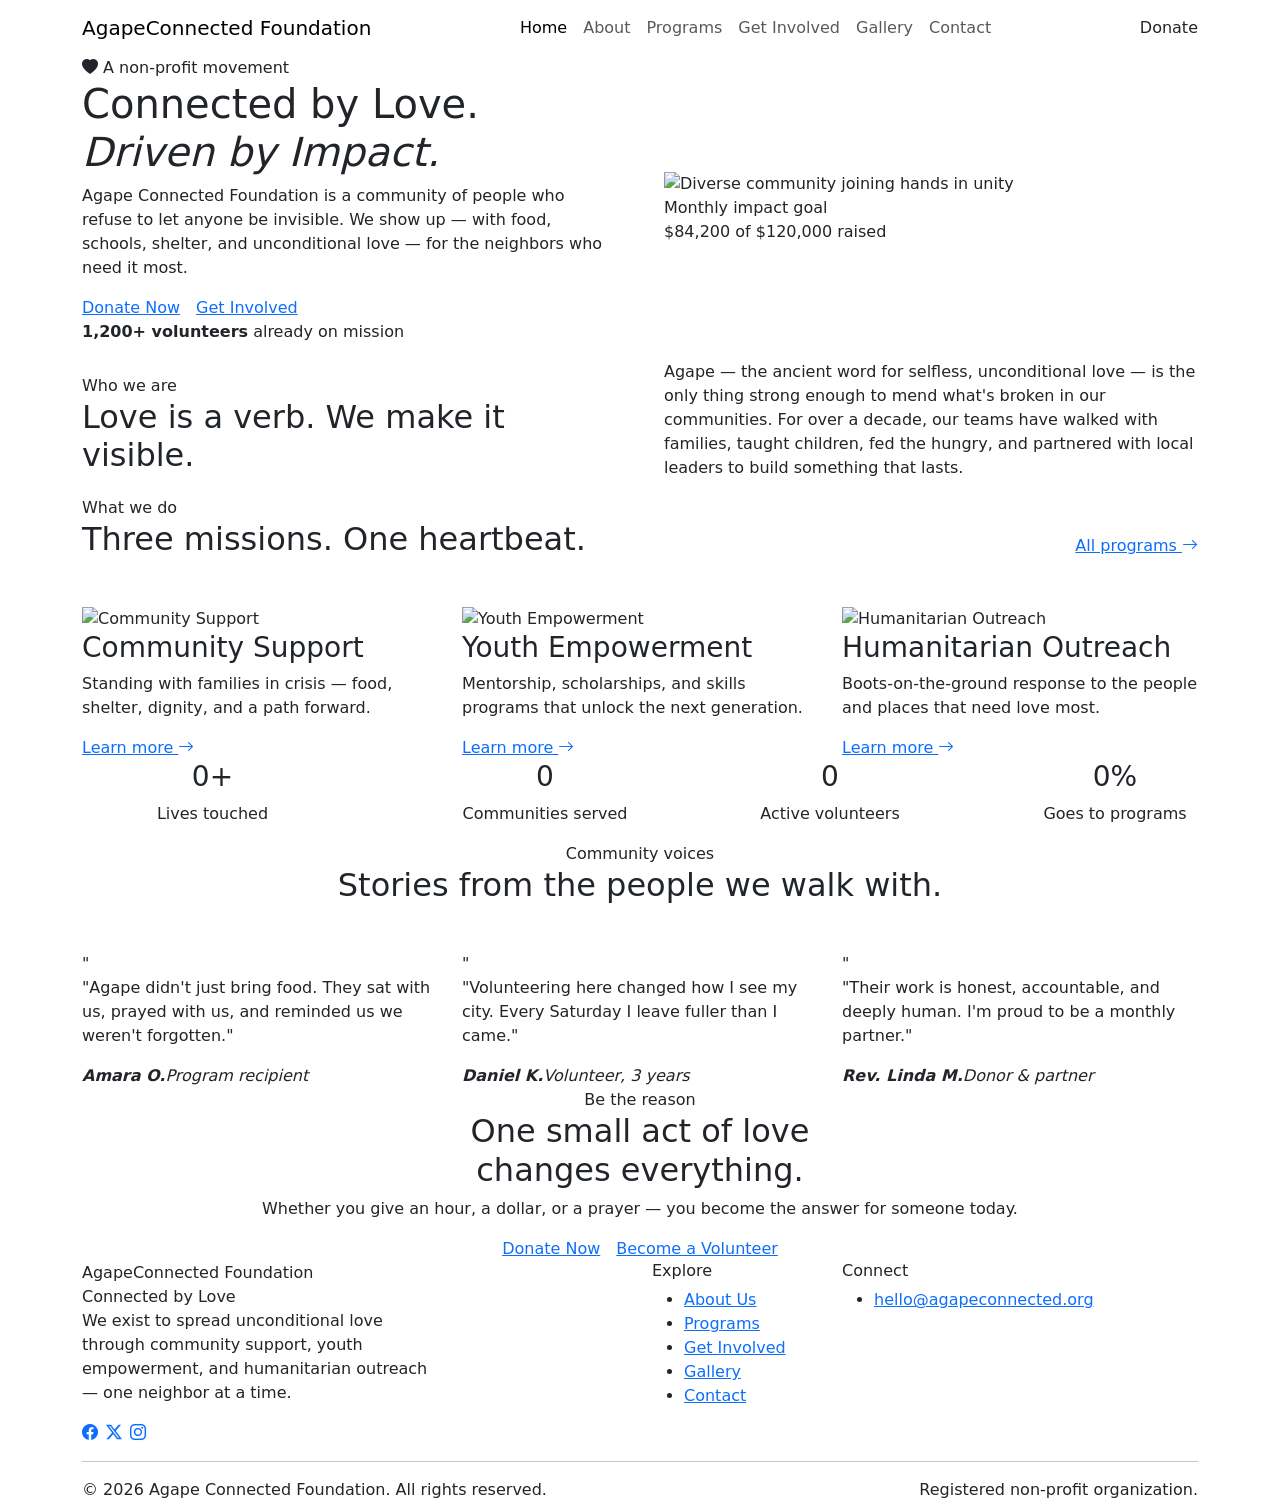
==== index.html @ 0a347806 "Initial NGO website commit" ====
<!DOCTYPE html>
<html lang="en">
<head>
  <meta charset="UTF-8" />
  <meta name="viewport" content="width=device-width, initial-scale=1.0" />
  <title>Agape Connected Foundation — Connected by Love. Driven by Impact.</title>

  <!-- Bootstrap 5 -->
  <link href="https://cdn.jsdelivr.net/npm/bootstrap@5.3.3/dist/css/bootstrap.min.css" rel="stylesheet" />
  <!-- Bootstrap Icons -->
  <link href="https://cdn.jsdelivr.net/npm/bootstrap-icons@1.11.3/font/bootstrap-icons.min.css" rel="stylesheet" />
  <!-- Google Fonts -->
  <link href="https://fonts.googleapis.com/css2?family=Playfair+Display:ital,wght@0,700;0,900;1,700&family=DM+Sans:wght@300;400;500;600&display=swap" rel="stylesheet" />
  <!-- Custom CSS -->
  <link rel="stylesheet" href="style.css" />
</head>
<body>

  <!-- ──────────────── NAVBAR ──────────────── -->
  <nav class="navbar navbar-expand-lg" id="mainNav">
    <div class="container">
      <a class="navbar-brand" href="#">Agape<span>Connected</span> Foundation</a>
      <button class="navbar-toggler border-0" type="button" data-bs-toggle="collapse" data-bs-target="#navMain" aria-controls="navMain" aria-expanded="false" aria-label="Toggle navigation">
        <span class="navbar-toggler-icon"></span>
      </button>
      <div class="collapse navbar-collapse" id="navMain">
        <ul class="navbar-nav mx-auto">
          <li class="nav-item"><a class="nav-link active" href="#">Home</a></li>
          <li class="nav-item"><a class="nav-link" href="#who">About</a></li>
          <li class="nav-item"><a class="nav-link" href="#programs">Programs</a></li>
          <li class="nav-item"><a class="nav-link" href="#involved">Get Involved</a></li>
          <li class="nav-item"><a class="nav-link" href="#testimonials">Gallery</a></li>
          <li class="nav-item"><a class="nav-link" href="#footer">Contact</a></li>
        </ul>
        <a href="#involved" class="nav-link btn-donate-nav ms-lg-3">Donate</a>
      </div>
    </div>
  </nav>

  <!-- ──────────────── HERO ──────────────── -->
  <section class="hero" id="home">
    <div class="container">
      <div class="row align-items-center g-5">
        <!-- Left -->
        <div class="col-lg-6">
          <div class="hero-badge fade-up">
            <i class="bi bi-heart-fill"></i> A non-profit movement
          </div>
          <h1 class="fade-up delay-1">
            Connected by Love.<br><em>Driven by Impact.</em>
          </h1>
          <p class="hero-sub fade-up delay-2">
            Agape Connected Foundation is a community of people who refuse to let anyone be invisible. We show up — with food, schools, shelter, and unconditional love — for the neighbors who need it most.
          </p>
          <div class="d-flex flex-wrap gap-3 fade-up delay-3">
            <a href="#involved" class="btn-red">Donate Now</a>
            <a href="#involved" class="btn-outline-dark-custom">Get Involved</a>
          </div>
          <p class="hero-volunteer-note fade-up delay-3">
            <strong>1,200+ volunteers</strong> already on mission
          </p>
        </div>
        <!-- Right -->
        <div class="col-lg-6">
          <div class="hero-img-wrap fade-up delay-2">
            <img
              src="https://images.unsplash.com/photo-1582213782179-e0d53f98f2ca?w=800&q=80"
              alt="Diverse community joining hands in unity"
            />
            <div class="progress-card">
              <div class="label">Monthly impact goal</div>
              <div class="amounts"><span>$84,200</span> of $120,000 raised</div>
              <div class="custom-progress">
                <div class="custom-progress-bar" id="heroProgressBar" data-width="70"></div>
              </div>
            </div>
          </div>
        </div>
      </div>
    </div>
  </section>

  <!-- ──────────────── WHO WE ARE ──────────────── -->
  <section class="section-who" id="who">
    <div class="container">
      <div class="row align-items-center g-5">
        <div class="col-lg-5 fade-up">
          <div class="eyebrow">Who we are</div>
          <h2>Love is a verb. We make it visible.</h2>
        </div>
        <div class="col-lg-1 d-none d-lg-flex justify-content-center fade-up delay-1">
          <div class="side-accent"></div>
        </div>
        <div class="col-lg-6 fade-up delay-2">
          <p>
            Agape — the ancient word for selfless, unconditional love — is the only thing strong enough to mend what's broken in our communities. For over a decade, our teams have walked with families, taught children, fed the hungry, and partnered with local leaders to build something that lasts.
          </p>
        </div>
      </div>
    </div>
  </section>

  <!-- ──────────────── PROGRAMS ──────────────── -->
  <section class="section-programs" id="programs">
    <div class="container">
      <div class="d-flex justify-content-between align-items-end mb-5 flex-wrap gap-3">
        <div class="fade-up">
          <div class="section-eyebrow">What we do</div>
          <h2 class="section-title mb-0">Three missions. One heartbeat.</h2>
        </div>
        <a href="#programs" class="link-red fade-up delay-1">All programs <i class="bi bi-arrow-right"></i></a>
      </div>
      <div class="row g-4">
        <!-- Card 1 -->
        <div class="col-md-4 fade-up">
          <div class="program-card">
            <img src="https://images.unsplash.com/photo-1488521787991-ed7bbaae773c?w=600&q=80" alt="Community Support" />
            <div class="program-card-body">
              <h3>Community Support</h3>
              <p>Standing with families in crisis — food, shelter, dignity, and a path forward.</p>
              <a href="#" class="link-red">Learn more <i class="bi bi-arrow-right"></i></a>
            </div>
          </div>
        </div>
        <!-- Card 2 -->
        <div class="col-md-4 fade-up delay-1">
          <div class="program-card">
            <img src="https://images.unsplash.com/photo-1509062522246-3755977927d7?w=600&q=80" alt="Youth Empowerment" />
            <div class="program-card-body">
              <h3>Youth Empowerment</h3>
              <p>Mentorship, scholarships, and skills programs that unlock the next generation.</p>
              <a href="#" class="link-red">Learn more <i class="bi bi-arrow-right"></i></a>
            </div>
          </div>
        </div>
        <!-- Card 3 -->
        <div class="col-md-4 fade-up delay-2">
          <div class="program-card">
            <img src="https://images.unsplash.com/photo-1469571486292-0ba58a3f068b?w=600&q=80" alt="Humanitarian Outreach" />
            <div class="program-card-body">
              <h3>Humanitarian Outreach</h3>
              <p>Boots-on-the-ground response to the people and places that need love most.</p>
              <a href="#" class="link-red">Learn more <i class="bi bi-arrow-right"></i></a>
            </div>
          </div>
        </div>
      </div>
    </div>
  </section>

  <!-- ──────────────── STATS ──────────────── -->
  <section class="section-stats" id="stats">
    <div class="container">
      <div class="row text-center g-4 align-items-center">
        <div class="col-6 col-md-3 fade-up">
          <div class="stat-item">
            <h3><span class="counter" data-target="12400">0</span>+</h3>
            <p>Lives touched</p>
          </div>
        </div>
        <div class="col-md-1 d-none d-md-block"><div class="stat-divider"></div></div>
        <div class="col-6 col-md-2 fade-up delay-1">
          <div class="stat-item">
            <h3><span class="counter" data-target="86">0</span></h3>
            <p>Communities served</p>
          </div>
        </div>
        <div class="col-md-1 d-none d-md-block"><div class="stat-divider"></div></div>
        <div class="col-6 col-md-2 fade-up delay-2">
          <div class="stat-item">
            <h3><span class="counter" data-target="1200">0</span></h3>
            <p>Active volunteers</p>
          </div>
        </div>
        <div class="col-md-1 d-none d-md-block"><div class="stat-divider"></div></div>
        <div class="col-6 col-md-2 fade-up delay-3">
          <div class="stat-item">
            <h3><span class="counter" data-target="94">0</span>%</h3>
            <p>Goes to programs</p>
          </div>
        </div>
      </div>
    </div>
  </section>

  <!-- ──────────────── TESTIMONIALS ──────────────── -->
  <section class="section-testimonials" id="testimonials">
    <div class="container">
      <div class="text-center mb-5 fade-up">
        <div class="section-eyebrow">Community voices</div>
        <h2 class="section-title">Stories from the people we walk with.</h2>
      </div>
      <div class="row g-4">
        <div class="col-md-4 fade-up">
          <div class="testimonial-card">
            <div class="quote-icon">"</div>
            <blockquote>"Agape didn't just bring food. They sat with us, prayed with us, and reminded us we weren't forgotten."</blockquote>
            <cite><strong>Amara O.</strong>Program recipient</cite>
          </div>
        </div>
        <div class="col-md-4 fade-up delay-1">
          <div class="testimonial-card">
            <div class="quote-icon">"</div>
            <blockquote>"Volunteering here changed how I see my city. Every Saturday I leave fuller than I came."</blockquote>
            <cite><strong>Daniel K.</strong>Volunteer, 3 years</cite>
          </div>
        </div>
        <div class="col-md-4 fade-up delay-2">
          <div class="testimonial-card">
            <div class="quote-icon">"</div>
            <blockquote>"Their work is honest, accountable, and deeply human. I'm proud to be a monthly partner."</blockquote>
            <cite><strong>Rev. Linda M.</strong>Donor &amp; partner</cite>
          </div>
        </div>
      </div>
    </div>
  </section>

  <!-- ──────────────── CTA ──────────────── -->
  <section class="section-cta" id="involved">
    <div class="container text-center">
      <div class="eyebrow fade-up">Be the reason</div>
      <h2 class="fade-up delay-1">One small act of love<br>changes everything.</h2>
      <p class="fade-up delay-2">
        Whether you give an hour, a dollar, or a prayer — you become the answer for someone today.
      </p>
      <div class="d-flex justify-content-center flex-wrap gap-3 fade-up delay-3">
        <a href="#" class="btn-white">Donate Now</a>
        <a href="#" class="btn-outline-white">Become a Volunteer</a>
      </div>
    </div>
  </section>

  <!-- ──────────────── FOOTER ──────────────── -->
  <footer id="footer">
    <div class="container">
      <div class="row g-4">
        <div class="col-lg-4 col-md-6">
          <div class="brand">Agape<span>Connected</span> Foundation</div>
          <div class="tagline">Connected by Love</div>
          <p class="desc">
            We exist to spread unconditional love through community support, youth empowerment, and humanitarian outreach — one neighbor at a time.
          </p>
          <div class="d-flex gap-2 mt-3">
            <a href="#" class="social-icon"><i class="bi bi-facebook"></i></a>
            <a href="#" class="social-icon"><i class="bi bi-twitter-x"></i></a>
            <a href="#" class="social-icon"><i class="bi bi-instagram"></i></a>
          </div>
        </div>
        <div class="col-lg-2 col-md-3 offset-lg-2">
          <h6>Explore</h6>
          <ul>
            <li><a href="#who">About Us</a></li>
            <li><a href="#programs">Programs</a></li>
            <li><a href="#involved">Get Involved</a></li>
            <li><a href="#testimonials">Gallery</a></li>
            <li><a href="#footer">Contact</a></li>
          </ul>
        </div>
        <div class="col-lg-3 col-md-3">
          <h6>Connect</h6>
          <ul>
            <li><a href="mailto:hello@agapeconnected.org">hello@agapeconnected.org</a></li>
          </ul>
        </div>
      </div>
      <hr class="footer-divider" />
      <div class="footer-bottom d-flex flex-wrap justify-content-between gap-2">
        <span>© 2026 Agape Connected Foundation. All rights reserved.</span>
        <span>Registered non-profit organization.</span>
      </div>
    </div>
  </footer>

  <!-- Bootstrap JS -->
  <script src="https://cdn.jsdelivr.net/npm/bootstrap@5.3.3/dist/js/bootstrap.bundle.min.js"></script>
  <!-- Custom JS -->
  <script src="main.js"></script>
</body>
</html>
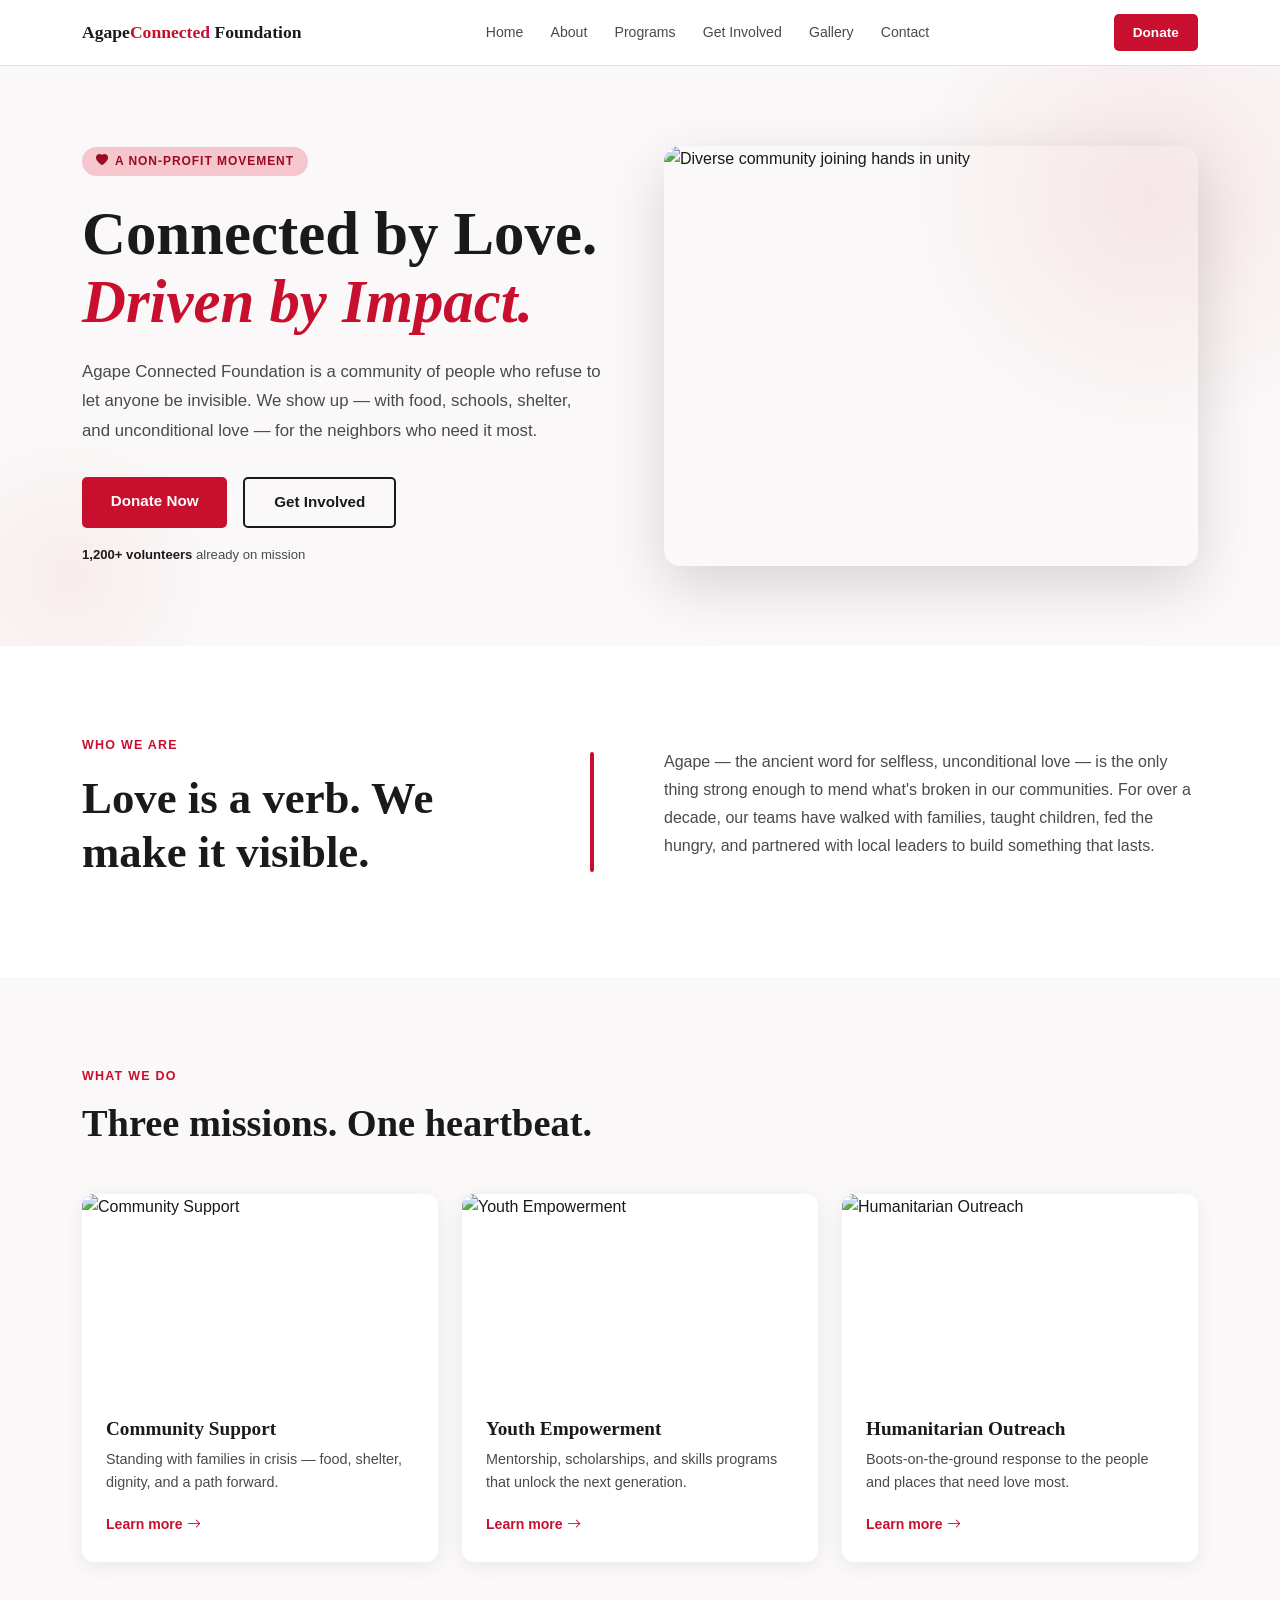
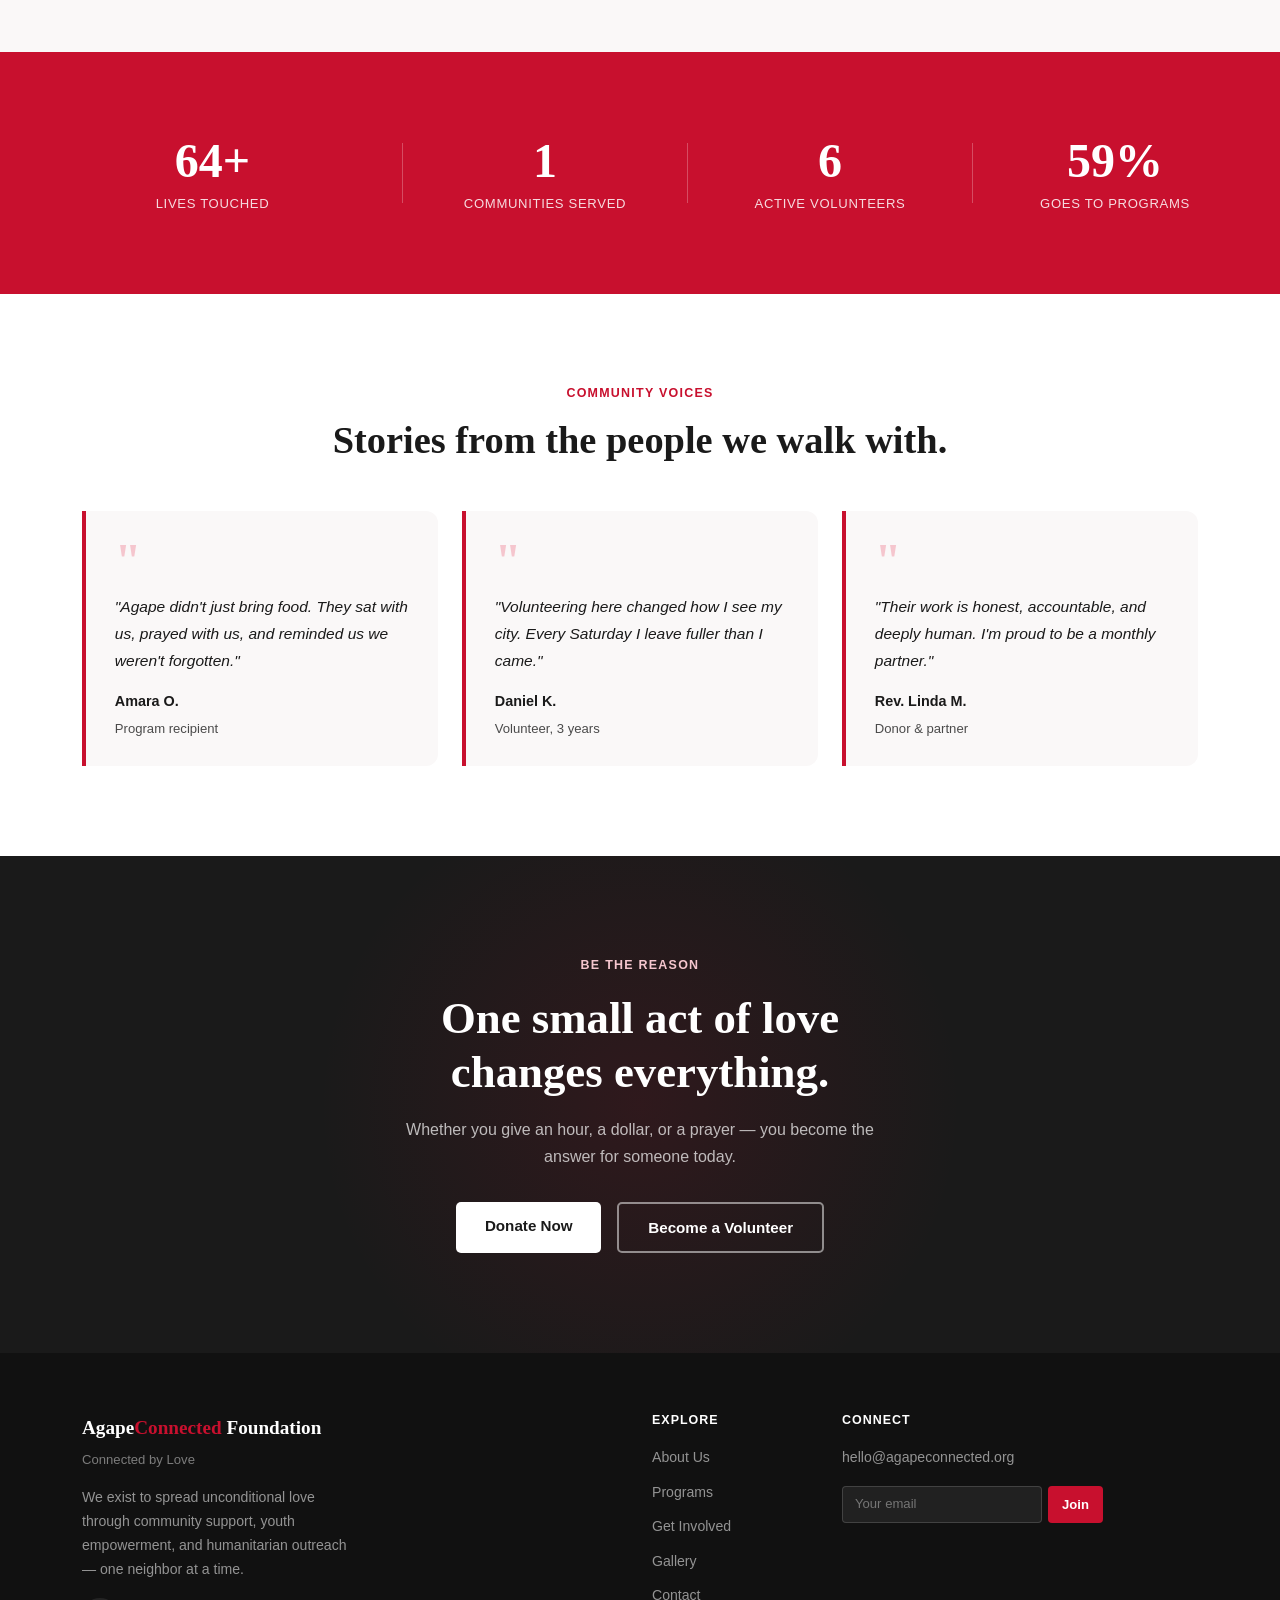
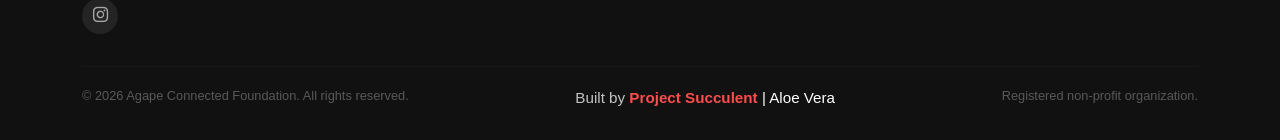
==== commit 038ba02e: "making changes" ====
--- a/index.html
+++ b/index.html
@@ -12,7 +12,7 @@
   <!-- Google Fonts -->
   <link href="https://fonts.googleapis.com/css2?family=Playfair+Display:ital,wght@0,700;0,900;1,700&family=DM+Sans:wght@300;400;500;600&display=swap" rel="stylesheet" />
   <!-- Custom CSS -->
-  <link rel="stylesheet" href="style.css" />
+  <link rel="stylesheet" href="css/index.css" />
 </head>
 <body>
 
@@ -28,11 +28,11 @@
           <li class="nav-item"><a class="nav-link active" href="#">Home</a></li>
           <li class="nav-item"><a class="nav-link" href="#who">About</a></li>
           <li class="nav-item"><a class="nav-link" href="#programs">Programs</a></li>
-          <li class="nav-item"><a class="nav-link" href="#involved">Get Involved</a></li>
-          <li class="nav-item"><a class="nav-link" href="#testimonials">Gallery</a></li>
-          <li class="nav-item"><a class="nav-link" href="#footer">Contact</a></li>
+          <li class="nav-item"><a class="nav-link" href="get_involved.html">Get Involved</a></li>
+          <li class="nav-item"><a class="nav-link" href="#gallery">Gallery</a></li>
+          <li class="nav-item"><a class="nav-link" href="contact.html">Contact</a></li>
         </ul>
-        <a href="#involved" class="nav-link btn-donate-nav ms-lg-3">Donate</a>
+        <a href="get_involved.html" class="nav-link btn-donate-nav ms-lg-3">Donate</a>
       </div>
     </div>
   </nav>
@@ -53,8 +53,8 @@
             Agape Connected Foundation is a community of people who refuse to let anyone be invisible. We show up — with food, schools, shelter, and unconditional love — for the neighbors who need it most.
           </p>
           <div class="d-flex flex-wrap gap-3 fade-up delay-3">
-            <a href="#involved" class="btn-red">Donate Now</a>
-            <a href="#involved" class="btn-outline-dark-custom">Get Involved</a>
+            <a href="get_involved.html" class="btn-red">Donate Now</a>
+            <a href="get_involved.html" class="btn-outline-dark-custom">Get Involved</a>
           </div>
           <p class="hero-volunteer-note fade-up delay-3">
             <strong>1,200+ volunteers</strong> already on mission
@@ -67,13 +67,13 @@
               src="https://images.unsplash.com/photo-1582213782179-e0d53f98f2ca?w=800&q=80"
               alt="Diverse community joining hands in unity"
             />
-            <div class="progress-card">
+            <!-- <div class="progress-card">
               <div class="label">Monthly impact goal</div>
               <div class="amounts"><span>$84,200</span> of $120,000 raised</div>
               <div class="custom-progress">
                 <div class="custom-progress-bar" id="heroProgressBar" data-width="70"></div>
               </div>
-            </div>
+            </div> -->
           </div>
         </div>
       </div>
@@ -108,7 +108,7 @@
           <div class="section-eyebrow">What we do</div>
           <h2 class="section-title mb-0">Three missions. One heartbeat.</h2>
         </div>
-        <a href="#programs" class="link-red fade-up delay-1">All programs <i class="bi bi-arrow-right"></i></a>
+        <!-- <a href="#programs" class="link-red fade-up delay-1">All programs <i class="bi bi-arrow-right"></i></a> -->
       </div>
       <div class="row g-4">
         <!-- Card 1 -->
@@ -154,21 +154,21 @@
       <div class="row text-center g-4 align-items-center">
         <div class="col-6 col-md-3 fade-up">
           <div class="stat-item">
-            <h3><span class="counter" data-target="12400">0</span>+</h3>
+            <h3><span class="counter" data-target="100">0</span>+</h3>
             <p>Lives touched</p>
           </div>
         </div>
         <div class="col-md-1 d-none d-md-block"><div class="stat-divider"></div></div>
         <div class="col-6 col-md-2 fade-up delay-1">
           <div class="stat-item">
-            <h3><span class="counter" data-target="86">0</span></h3>
+            <h3><span class="counter" data-target="2">0</span></h3>
             <p>Communities served</p>
           </div>
         </div>
         <div class="col-md-1 d-none d-md-block"><div class="stat-divider"></div></div>
         <div class="col-6 col-md-2 fade-up delay-2">
           <div class="stat-item">
-            <h3><span class="counter" data-target="1200">0</span></h3>
+            <h3><span class="counter" data-target="10">0</span></h3>
             <p>Active volunteers</p>
           </div>
         </div>
@@ -225,8 +225,8 @@
         Whether you give an hour, a dollar, or a prayer — you become the answer for someone today.
       </p>
       <div class="d-flex justify-content-center flex-wrap gap-3 fade-up delay-3">
-        <a href="#" class="btn-white">Donate Now</a>
-        <a href="#" class="btn-outline-white">Become a Volunteer</a>
+        <a href="get_involved.html" class="btn-white">Donate Now</a>
+        <a href="get_involved.html" class="btn-outline-white">Become a Volunteer</a>
       </div>
     </div>
   </section>
@@ -242,8 +242,8 @@
             We exist to spread unconditional love through community support, youth empowerment, and humanitarian outreach — one neighbor at a time.
           </p>
           <div class="d-flex gap-2 mt-3">
-            <a href="#" class="social-icon"><i class="bi bi-facebook"></i></a>
-            <a href="#" class="social-icon"><i class="bi bi-twitter-x"></i></a>
+            <!-- <a href="#" class="social-icon"><i class="bi bi-facebook"></i></a> -->
+            <!-- <a href="#" class="social-icon"><i class="bi bi-twitter-x"></i></a> -->
             <a href="#" class="social-icon"><i class="bi bi-instagram"></i></a>
           </div>
         </div>
@@ -252,9 +252,9 @@
           <ul>
             <li><a href="#who">About Us</a></li>
             <li><a href="#programs">Programs</a></li>
-            <li><a href="#involved">Get Involved</a></li>
+            <li><a href="get_involved.html">Get Involved</a></li>
             <li><a href="#testimonials">Gallery</a></li>
-            <li><a href="#footer">Contact</a></li>
+            <li><a href="contact.html">Contact</a></li>
           </ul>
         </div>
         <div class="col-lg-3 col-md-3">
@@ -267,6 +267,14 @@
       <hr class="footer-divider" />
       <div class="footer-bottom d-flex flex-wrap justify-content-between gap-2">
         <span>© 2026 Agape Connected Foundation. All rights reserved.</span>
+        <span class="built-by">
+          Built by 
+          <a href="#" class="succulent-link">
+            Project Succulent <span>| Aloe Vera</span>
+          </a>
+        </span>
+
+
         <span>Registered non-profit organization.</span>
       </div>
     </div>
@@ -275,6 +283,6 @@
   <!-- Bootstrap JS -->
   <script src="https://cdn.jsdelivr.net/npm/bootstrap@5.3.3/dist/js/bootstrap.bundle.min.js"></script>
   <!-- Custom JS -->
-  <script src="main.js"></script>
+  <script src="js/index.js"></script>
 </body>
 </html>
--- a/css/index.css
+++ b/css/index.css
@@ -0,0 +1,809 @@
+/* ══════════════════════════════════════════
+   AGAPE CONNECTED FOUNDATION — style.css
+   ══════════════════════════════════════════ */
+
+/* ── CSS Variables ── */
+:root {
+  --red:       #C8102E;
+  --red-dk:    #9b0b21;
+  --red-lt:    #f5c6ce;
+  --white:     #ffffff;
+  --off:       #faf8f8;
+  --dark:      #1a1a1a;
+  --mid:       #4a4a4a;
+  --light:     #f0f0f0;
+  --border:    #e2e2e2;
+  --shadow-sm: 0 4px 20px rgba(0, 0, 0, 0.07);
+  --shadow-md: 0 12px 40px rgba(0, 0, 0, 0.12);
+  --shadow-lg: 0 20px 60px rgba(0, 0, 0, 0.15);
+  --radius-sm: 5px;
+  --radius-md: 12px;
+  --radius-lg: 16px;
+  --transition: 0.25s ease;
+}
+
+/* ── Base Reset ── */
+*,
+*::before,
+*::after {
+  box-sizing: border-box;
+}
+
+html {
+  scroll-behavior: smooth;
+}
+
+body {
+  font-family: 'DM Sans', sans-serif;
+  color: var(--dark);
+  background: var(--white);
+  overflow-x: hidden;
+  line-height: 1.6;
+}
+
+h1, h2, h3, h4 {
+  font-family: 'Playfair Display', serif;
+}
+
+a {
+  text-decoration: none;
+}
+
+img {
+  display: block;
+  max-width: 100%;
+}
+
+/* ══════════════════════════════════════════
+   NAVBAR
+   ══════════════════════════════════════════ */
+.navbar {
+  background: var(--white);
+  border-bottom: 1px solid var(--border);
+  padding: 0.9rem 0;
+  position: sticky;
+  top: 0;
+  z-index: 1000;
+  transition: box-shadow var(--transition);
+}
+
+.navbar.scrolled {
+  box-shadow: 0 2px 20px rgba(0, 0, 0, 0.08);
+}
+
+.navbar-brand {
+  font-family: 'Playfair Display', serif;
+  font-weight: 900;
+  font-size: 1.1rem;
+  color: var(--dark) !important;
+  line-height: 1.2;
+}
+
+.navbar-brand span {
+  color: var(--red);
+}
+
+.nav-link {
+  font-size: 0.88rem;
+  font-weight: 500;
+  color: var(--mid) !important;
+  padding: 0.4rem 0.85rem !important;
+  transition: color var(--transition);
+  position: relative;
+}
+
+.nav-link::after {
+  content: '';
+  position: absolute;
+  bottom: -2px;
+  left: 0.85rem;
+  right: 0.85rem;
+  height: 2px;
+  background: var(--red);
+  transform: scaleX(0);
+  transition: transform var(--transition);
+  border-radius: 2px;
+}
+
+.nav-link:hover,
+.nav-link.active {
+  color: var(--red) !important;
+}
+
+.nav-link:hover::after,
+.nav-link.active::after {
+  transform: scaleX(1);
+}
+
+.btn-donate-nav {
+  background: var(--red) !important;
+  color: var(--white) !important;
+  border-radius: var(--radius-sm) !important;
+  font-size: 0.85rem !important;
+  font-weight: 600 !important;
+  padding: 0.45rem 1.2rem !important;
+  transition: background var(--transition), transform var(--transition) !important;
+}
+
+.btn-donate-nav::after {
+  display: none !important;
+}
+
+.btn-donate-nav:hover {
+  background: var(--red-dk) !important;
+  transform: translateY(-1px);
+}
+
+.navbar-toggler-icon {
+  background-image: url("data:image/svg+xml,%3csvg xmlns='http://www.w3.org/2000/svg' viewBox='0 0 30 30'%3e%3cpath stroke='%231a1a1a' stroke-linecap='round' stroke-miterlimit='10' stroke-width='2' d='M4 7h22M4 15h22M4 23h22'/%3e%3c/svg%3e");
+}
+
+/* ══════════════════════════════════════════
+   HERO
+   ══════════════════════════════════════════ */
+.hero {
+  background: var(--off);
+  padding: 80px 0 80px;
+  position: relative;
+  overflow: hidden;
+}
+
+.hero::before {
+  content: '';
+  position: absolute;
+  top: -120px;
+  right: -120px;
+  width: 500px;
+  height: 500px;
+  border-radius: 50%;
+  background: radial-gradient(circle, rgba(200, 16, 46, 0.08) 0%, transparent 70%);
+  pointer-events: none;
+}
+
+.hero::after {
+  content: '';
+  position: absolute;
+  bottom: -80px;
+  left: -80px;
+  width: 300px;
+  height: 300px;
+  border-radius: 50%;
+  background: radial-gradient(circle, rgba(200, 16, 46, 0.05) 0%, transparent 70%);
+  pointer-events: none;
+}
+
+.hero-badge {
+  display: inline-flex;
+  align-items: center;
+  gap: 6px;
+  background: var(--red-lt);
+  color: var(--red-dk);
+  font-size: 0.75rem;
+  font-weight: 600;
+  letter-spacing: 0.08em;
+  text-transform: uppercase;
+  padding: 5px 14px;
+  border-radius: 50px;
+  margin-bottom: 1.5rem;
+}
+
+.hero h1 {
+  font-size: clamp(2.4rem, 5vw, 3.8rem);
+  font-weight: 900;
+  line-height: 1.12;
+  color: var(--dark);
+  margin-bottom: 1.3rem;
+}
+
+.hero h1 em {
+  font-style: italic;
+  color: var(--red);
+}
+
+.hero-sub {
+  font-size: 1.05rem;
+  color: var(--mid);
+  max-width: 520px;
+  line-height: 1.75;
+  margin-bottom: 2rem;
+}
+
+.hero-volunteer-note {
+  font-size: 0.82rem;
+  color: var(--mid);
+  margin-top: 1rem;
+  margin-bottom: 0;
+}
+
+.hero-volunteer-note strong {
+  color: var(--dark);
+}
+
+/* Hero Image */
+.hero-img-wrap {
+  position: relative;
+}
+
+.hero-img-wrap img {
+  width: 100%;
+  border-radius: var(--radius-lg);
+  object-fit: cover;
+  height: 420px;
+  box-shadow: var(--shadow-lg);
+}
+
+/* Progress Card */
+.progress-card {
+  position: absolute;
+  bottom: -20px;
+  left: -20px;
+  background: var(--white);
+  border-radius: var(--radius-md);
+  padding: 16px 20px;
+  box-shadow: 0 8px 30px rgba(0, 0, 0, 0.12);
+  min-width: 240px;
+  z-index: 10;
+}
+
+.progress-card .label {
+  font-size: 0.72rem;
+  font-weight: 600;
+  color: var(--mid);
+  letter-spacing: 0.06em;
+  text-transform: uppercase;
+  margin-bottom: 6px;
+}
+
+.progress-card .amounts {
+  font-family: 'Playfair Display', serif;
+  font-size: 1rem;
+  font-weight: 700;
+  color: var(--dark);
+  margin-bottom: 8px;
+}
+
+.progress-card .amounts span {
+  color: var(--red);
+}
+
+.custom-progress {
+  height: 8px;
+  background: var(--light);
+  border-radius: 50px;
+  overflow: hidden;
+}
+
+.custom-progress-bar {
+  height: 100%;
+  background: var(--red);
+  border-radius: 50px;
+  width: 0;
+  transition: width 1.6s cubic-bezier(0.4, 0, 0.2, 1);
+}
+
+/* ══════════════════════════════════════════
+   BUTTONS
+   ══════════════════════════════════════════ */
+.btn-red {
+  background: var(--red);
+  color: var(--white);
+  border: none;
+  padding: 0.75rem 1.8rem;
+  border-radius: var(--radius-sm);
+  font-weight: 600;
+  font-size: 0.95rem;
+  transition: background var(--transition), transform var(--transition), box-shadow var(--transition);
+  display: inline-block;
+  cursor: pointer;
+}
+
+.btn-red:hover {
+  background: var(--red-dk);
+  color: var(--white);
+  transform: translateY(-2px);
+  box-shadow: 0 6px 20px rgba(200, 16, 46, 0.3);
+}
+
+.btn-outline-dark-custom {
+  background: transparent;
+  color: var(--dark);
+  border: 2px solid var(--dark);
+  padding: 0.72rem 1.8rem;
+  border-radius: var(--radius-sm);
+  font-weight: 600;
+  font-size: 0.95rem;
+  transition: background var(--transition), color var(--transition), transform var(--transition);
+  display: inline-block;
+  cursor: pointer;
+}
+
+.btn-outline-dark-custom:hover {
+  background: var(--dark);
+  color: var(--white);
+  transform: translateY(-2px);
+}
+
+.btn-white {
+  background: var(--white);
+  color: var(--dark);
+  border: none;
+  padding: 0.75rem 1.8rem;
+  border-radius: var(--radius-sm);
+  font-weight: 700;
+  font-size: 0.95rem;
+  transition: background var(--transition), transform var(--transition);
+  display: inline-block;
+  cursor: pointer;
+}
+
+.btn-white:hover {
+  background: var(--light);
+  color: var(--dark);
+  transform: translateY(-2px);
+}
+
+.btn-outline-white {
+  background: transparent;
+  color: var(--white);
+  border: 2px solid rgba(255, 255, 255, 0.5);
+  padding: 0.72rem 1.8rem;
+  border-radius: var(--radius-sm);
+  font-weight: 600;
+  font-size: 0.95rem;
+  transition: border-color var(--transition), color var(--transition), transform var(--transition);
+  display: inline-block;
+  cursor: pointer;
+}
+
+.btn-outline-white:hover {
+  border-color: var(--white);
+  color: var(--white);
+  transform: translateY(-2px);
+}
+
+/* ══════════════════════════════════════════
+   LINK RED
+   ══════════════════════════════════════════ */
+.link-red {
+  color: var(--red);
+  font-weight: 600;
+  font-size: 0.88rem;
+  text-decoration: none;
+  display: inline-flex;
+  align-items: center;
+  gap: 4px;
+  transition: gap var(--transition), color var(--transition);
+}
+
+.link-red:hover {
+  gap: 8px;
+  color: var(--red-dk);
+}
+
+/* ══════════════════════════════════════════
+   SECTION — WHO WE ARE
+   ══════════════════════════════════════════ */
+.section-who {
+  padding: 90px 0;
+  background: var(--white);
+}
+
+.section-who .eyebrow {
+  font-size: 0.78rem;
+  font-weight: 600;
+  letter-spacing: 0.1em;
+  text-transform: uppercase;
+  color: var(--red);
+  margin-bottom: 1rem;
+}
+
+.section-who h2 {
+  font-size: clamp(1.9rem, 3.5vw, 2.8rem);
+  font-weight: 900;
+  line-height: 1.2;
+  color: var(--dark);
+  max-width: 520px;
+}
+
+.section-who p {
+  font-size: 1rem;
+  color: var(--mid);
+  line-height: 1.75;
+}
+
+.side-accent {
+  width: 4px;
+  height: 100%;
+  background: var(--red);
+  border-radius: 2px;
+  min-height: 120px;
+}
+
+/* ══════════════════════════════════════════
+   SECTION — PROGRAMS
+   ══════════════════════════════════════════ */
+.section-programs {
+  padding: 90px 0;
+  background: var(--off);
+}
+
+.section-eyebrow {
+  font-size: 0.78rem;
+  font-weight: 600;
+  letter-spacing: 0.1em;
+  text-transform: uppercase;
+  color: var(--red);
+  margin-bottom: 0.8rem;
+}
+
+.section-title {
+  font-size: clamp(1.8rem, 3vw, 2.6rem);
+  font-weight: 900;
+  color: var(--dark);
+  line-height: 1.2;
+  margin-bottom: 0.5rem;
+}
+
+.program-card {
+  background: var(--white);
+  border-radius: var(--radius-md);
+  overflow: hidden;
+  box-shadow: var(--shadow-sm);
+  transition: transform var(--transition), box-shadow var(--transition);
+  height: 100%;
+}
+
+.program-card:hover {
+  transform: translateY(-6px);
+  box-shadow: var(--shadow-md);
+}
+
+.program-card img {
+  width: 100%;
+  height: 200px;
+  object-fit: cover;
+  transition: transform 0.4s ease;
+}
+
+.program-card:hover img {
+  transform: scale(1.04);
+}
+
+.program-card-body {
+  padding: 1.4rem 1.5rem 1.6rem;
+}
+
+.program-card-body h3 {
+  font-size: 1.2rem;
+  font-weight: 700;
+  margin-bottom: 0.5rem;
+  color: var(--dark);
+}
+
+.program-card-body p {
+  font-size: 0.9rem;
+  color: var(--mid);
+  line-height: 1.65;
+  margin-bottom: 1rem;
+}
+
+/* ══════════════════════════════════════════
+   SECTION — STATS
+   ══════════════════════════════════════════ */
+.section-stats {
+  padding: 80px 0;
+  background: var(--red);
+  color: var(--white);
+}
+
+.stat-item h3 {
+  font-family: 'Playfair Display', serif;
+  font-size: clamp(2.2rem, 4vw, 3rem);
+  font-weight: 900;
+  margin-bottom: 0.2rem;
+  color: var(--white);
+}
+
+.stat-item p {
+  font-size: 0.82rem;
+  opacity: 0.85;
+  margin: 0;
+  font-weight: 500;
+  text-transform: uppercase;
+  letter-spacing: 0.05em;
+}
+
+.stat-divider {
+  width: 1px;
+  background: rgba(255, 255, 255, 0.25);
+  height: 60px;
+  margin: auto;
+}
+
+/* ══════════════════════════════════════════
+   SECTION — TESTIMONIALS
+   ══════════════════════════════════════════ */
+.section-testimonials {
+  padding: 90px 0;
+  background: var(--white);
+}
+
+.testimonial-card {
+  background: var(--off);
+  border-left: 4px solid var(--red);
+  border-radius: 0 var(--radius-md) var(--radius-md) 0;
+  padding: 1.6rem 1.8rem;
+  height: 100%;
+  transition: box-shadow var(--transition), transform var(--transition);
+}
+
+.testimonial-card:hover {
+  box-shadow: var(--shadow-sm);
+  transform: translateY(-3px);
+}
+
+.quote-icon {
+  font-size: 3rem;
+  line-height: 1;
+  color: var(--red-lt);
+  margin-bottom: 0.5rem;
+  font-family: 'Playfair Display', serif;
+  font-weight: 900;
+}
+
+.testimonial-card blockquote {
+  font-size: 0.97rem;
+  line-height: 1.75;
+  color: var(--dark);
+  margin-bottom: 1rem;
+  font-style: italic;
+  padding: 0;
+  border: none;
+}
+
+.testimonial-card cite {
+  font-size: 0.82rem;
+  color: var(--mid);
+  font-style: normal;
+}
+
+.testimonial-card cite strong {
+  display: block;
+  font-size: 0.9rem;
+  color: var(--dark);
+  font-weight: 600;
+  margin-bottom: 2px;
+}
+
+/* ══════════════════════════════════════════
+   SECTION — CTA
+   ══════════════════════════════════════════ */
+.section-cta {
+  padding: 100px 0;
+  background: var(--dark);
+  color: var(--white);
+  text-align: center;
+  position: relative;
+  overflow: hidden;
+}
+
+.section-cta::before {
+  content: '';
+  position: absolute;
+  top: 50%;
+  left: 50%;
+  transform: translate(-50%, -50%);
+  width: 700px;
+  height: 700px;
+  border-radius: 50%;
+  background: radial-gradient(circle, rgba(200, 16, 46, 0.12) 0%, transparent 65%);
+  pointer-events: none;
+}
+
+.section-cta .eyebrow {
+  font-size: 0.78rem;
+  font-weight: 600;
+  letter-spacing: 0.1em;
+  text-transform: uppercase;
+  color: var(--red-lt);
+  margin-bottom: 1rem;
+}
+
+.section-cta h2 {
+  font-size: clamp(1.9rem, 3.5vw, 2.8rem);
+  font-weight: 900;
+  line-height: 1.2;
+  color: var(--white);
+  margin-bottom: 1rem;
+}
+
+.section-cta p {
+  color: rgba(255, 255, 255, 0.7);
+  font-size: 1rem;
+  max-width: 480px;
+  margin: 0 auto 2rem;
+  line-height: 1.7;
+}
+
+/* ══════════════════════════════════════════
+   FOOTER
+   ══════════════════════════════════════════ */
+footer {
+  background: #111;
+  color: rgba(255, 255, 255, 0.75);
+  padding: 60px 0 30px;
+}
+
+footer .brand {
+  font-family: 'Playfair Display', serif;
+  font-size: 1.2rem;
+  font-weight: 900;
+  color: var(--white);
+  margin-bottom: 0.3rem;
+}
+
+footer .brand span {
+  color: var(--red);
+}
+
+footer .tagline {
+  font-size: 0.82rem;
+  color: rgba(255, 255, 255, 0.45);
+  margin-bottom: 1rem;
+}
+
+footer p.desc {
+  font-size: 0.88rem;
+  line-height: 1.7;
+  max-width: 280px;
+  color: rgba(255, 255, 255, 0.55);
+}
+
+footer h6 {
+  color: var(--white);
+  font-size: 0.78rem;
+  font-weight: 700;
+  letter-spacing: 0.08em;
+  text-transform: uppercase;
+  margin-bottom: 1rem;
+}
+
+footer ul {
+  list-style: none;
+  padding: 0;
+  margin: 0;
+}
+
+footer ul li {
+  margin-bottom: 0.55rem;
+}
+
+footer ul li a {
+  color: rgba(255, 255, 255, 0.55);
+  font-size: 0.88rem;
+  transition: color var(--transition);
+}
+
+footer ul li a:hover {
+  color: var(--white);
+}
+
+.footer-divider {
+  border-color: rgba(255, 255, 255, 0.1);
+  margin: 2rem 0 1.2rem;
+}
+
+.footer-bottom {
+  font-size: 0.8rem;
+  color: rgba(255, 255, 255, 0.3);
+}
+
+/* Built By */
+.built-by {
+  font-size: 0.95rem;
+  color: rgba(255, 255, 255, 0.75);
+}
+
+.succulent-link {
+  text-decoration: none;
+  font-weight: 700;
+  color: #ff4d4d;
+  transition: all 0.3s ease;
+}
+
+.succulent-link span {
+  color: #ffffff;
+  font-weight: 500;
+}
+
+.succulent-link:hover {
+  color: #ffffff;
+  text-shadow: 0 0 10px rgba(255, 77, 77, 0.7);
+}
+
+.social-icon {
+  width: 36px;
+  height: 36px;
+  border-radius: 50%;
+  background: rgba(255, 255, 255, 0.08);
+  display: inline-flex;
+  align-items: center;
+  justify-content: center;
+  color: rgba(255, 255, 255, 0.6);
+  font-size: 0.95rem;
+  transition: background var(--transition), color var(--transition), transform var(--transition);
+}
+
+.social-icon:hover {
+  background: var(--red);
+  color: var(--white);
+  transform: translateY(-2px);
+}
+
+/* ══════════════════════════════════════════
+   SCROLL ANIMATIONS
+   ══════════════════════════════════════════ */
+.fade-up {
+  opacity: 0;
+  transform: translateY(32px);
+  transition: opacity 0.7s ease, transform 0.7s ease;
+}
+
+.fade-up.visible {
+  opacity: 1;
+  transform: translateY(0);
+}
+
+.delay-1 { transition-delay: 0.12s; }
+.delay-2 { transition-delay: 0.24s; }
+.delay-3 { transition-delay: 0.38s; }
+
+/* ══════════════════════════════════════════
+   RESPONSIVE
+   ══════════════════════════════════════════ */
+@media (max-width: 991px) {
+  .hero {
+    padding: 50px 0 50px;
+  }
+
+  .hero-img-wrap img {
+    height: 340px;
+  }
+
+  .hero-img-wrap {
+    margin-top: 10px;
+  }
+
+  .progress-card {
+    position: static;
+    margin-top: 16px;
+    min-width: unset;
+  }
+}
+
+@media (max-width: 767px) {
+  .hero h1 {
+    font-size: 2.1rem;
+  }
+
+  .stat-divider {
+    display: none;
+  }
+
+  .section-who,
+  .section-programs,
+  .section-testimonials,
+  .section-cta {
+    padding: 60px 0;
+  }
+
+  .section-stats {
+    padding: 60px 0;
+  }
+}
+
+@media (max-width: 575px) {
+  .hero-img-wrap img {
+    height: 260px;
+  }
+}
